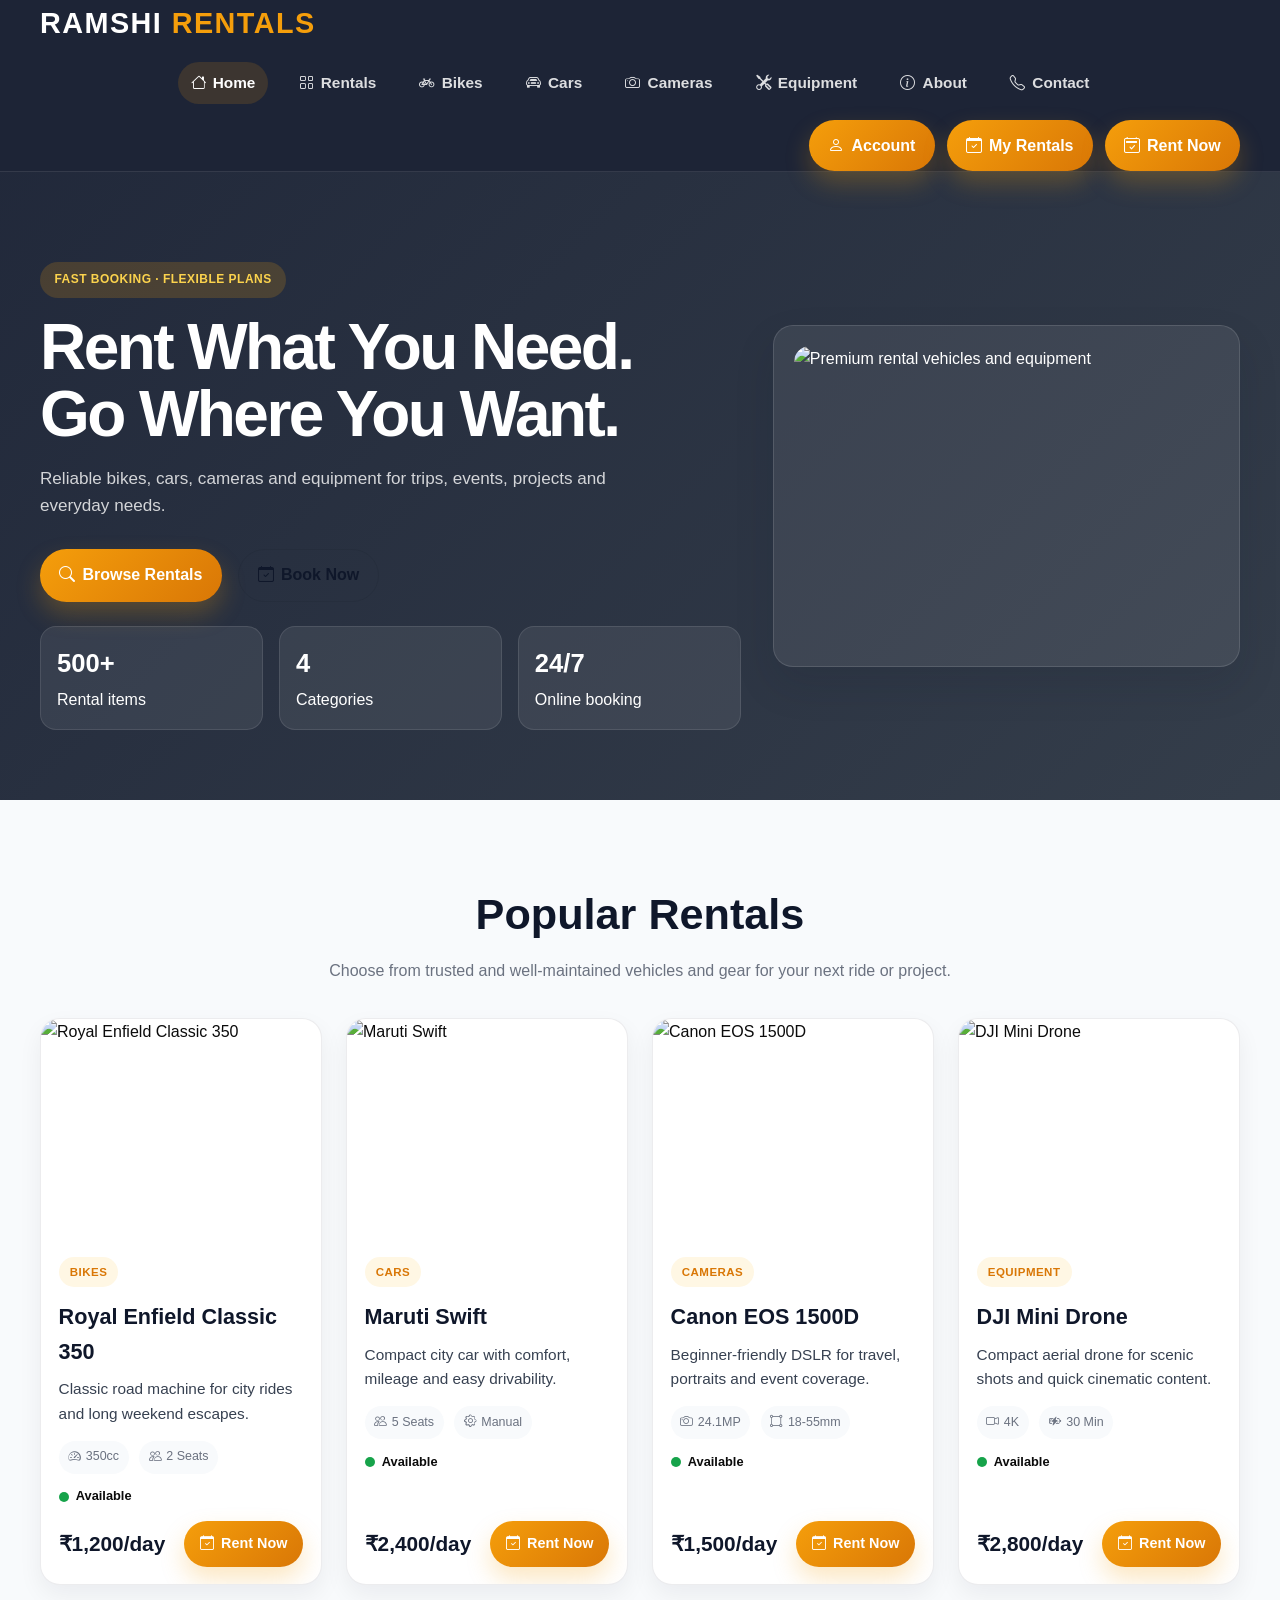
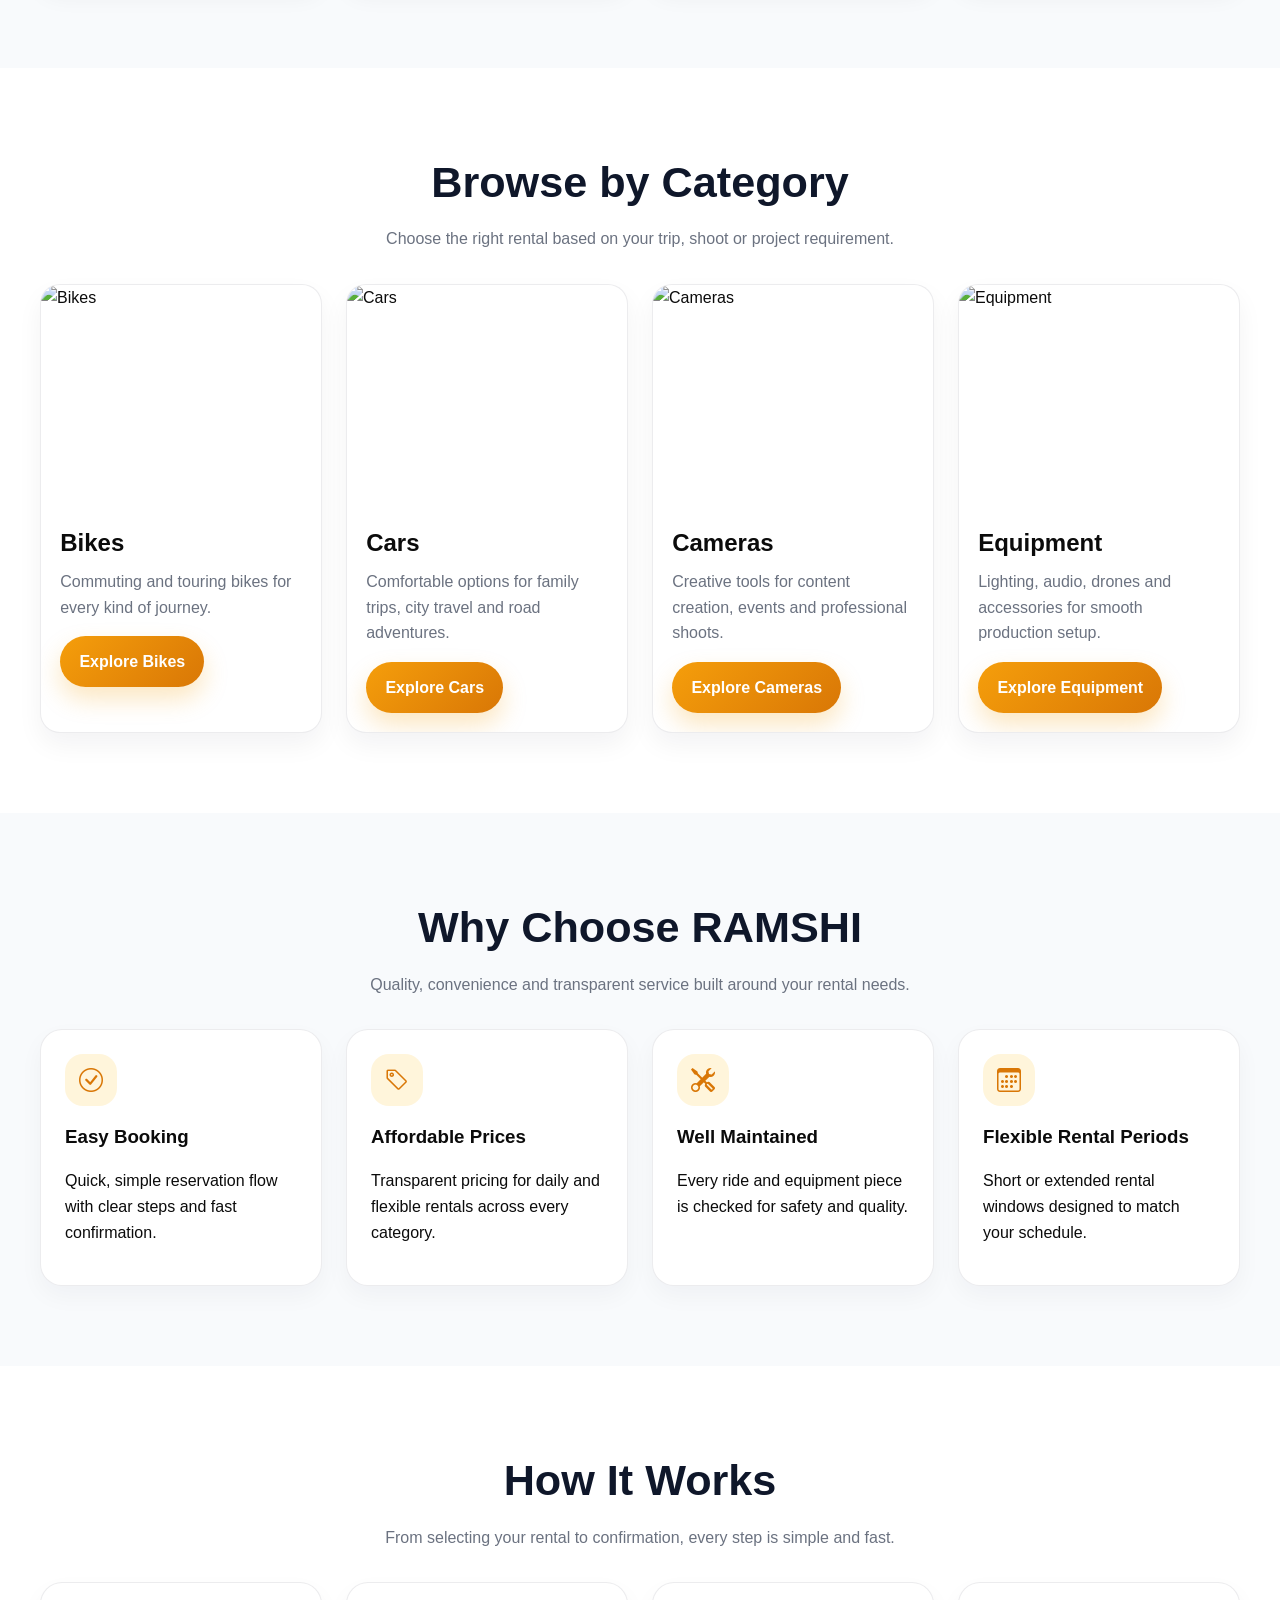
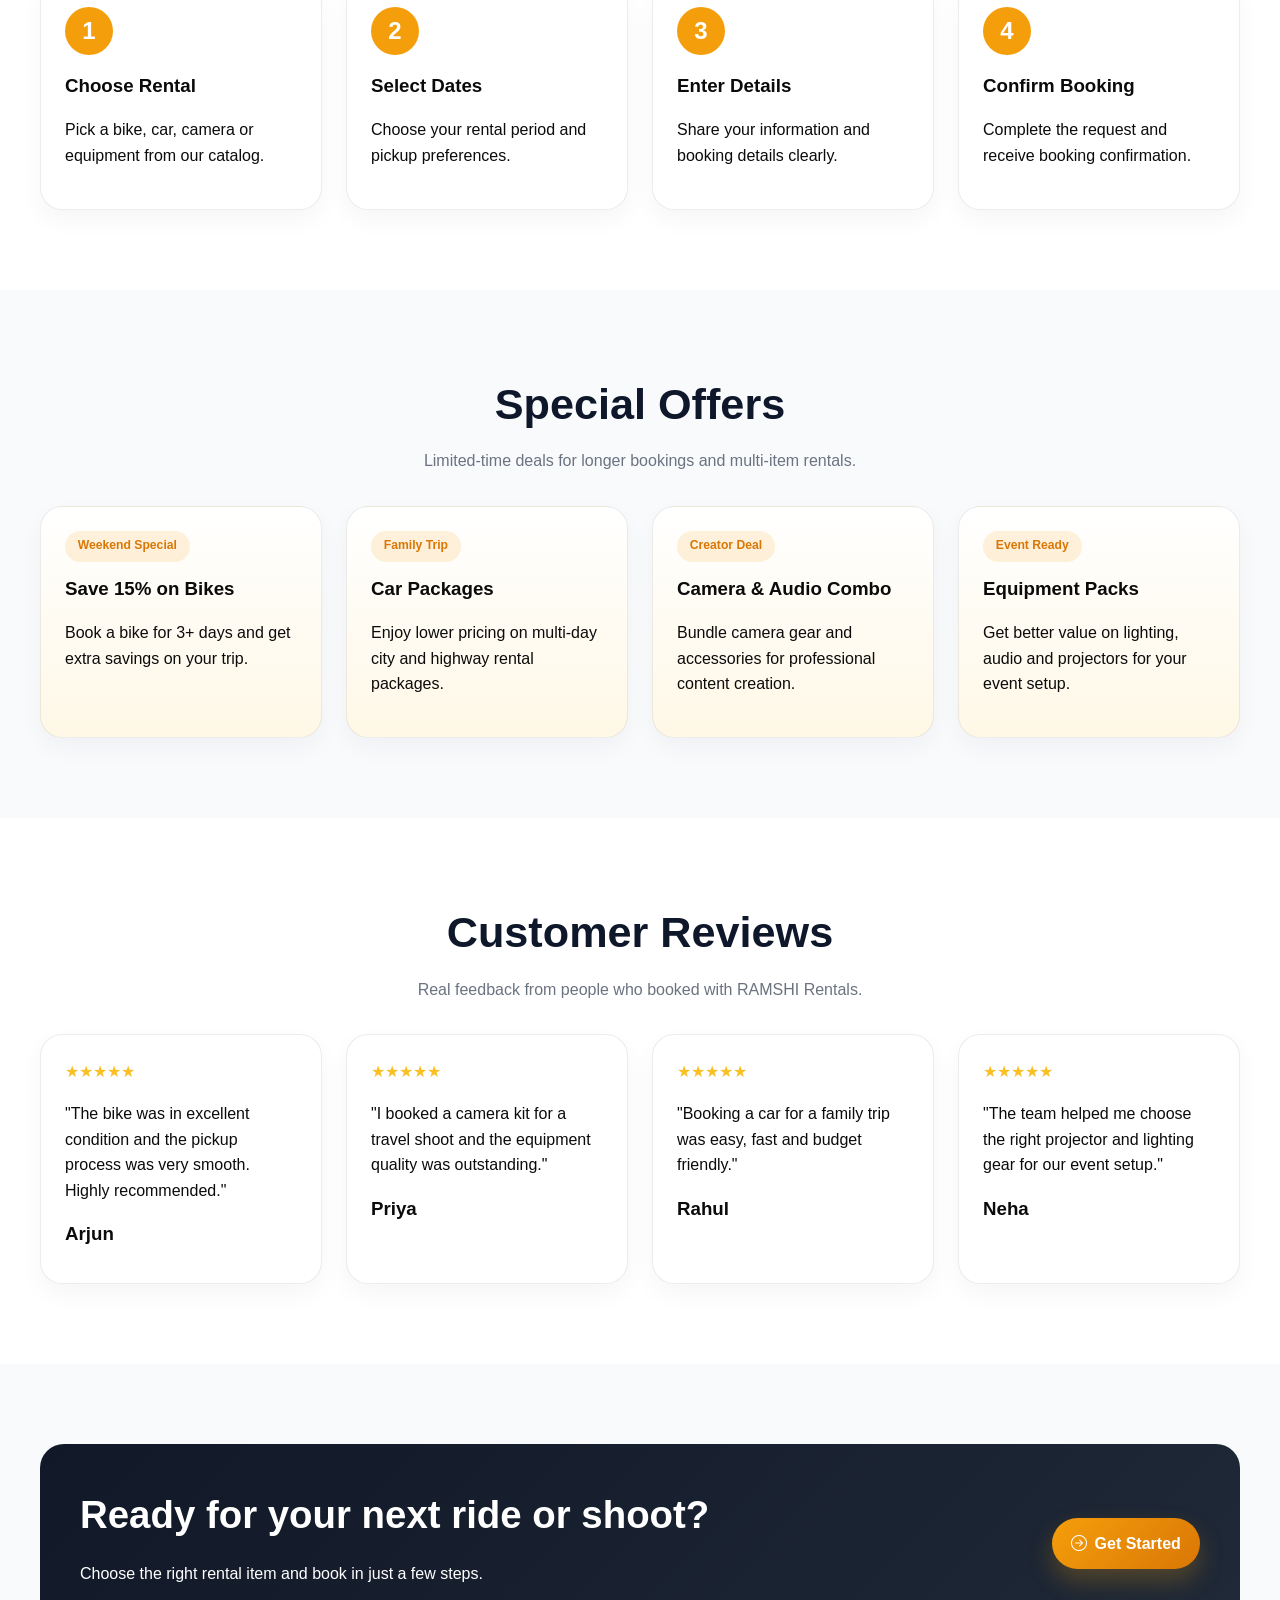
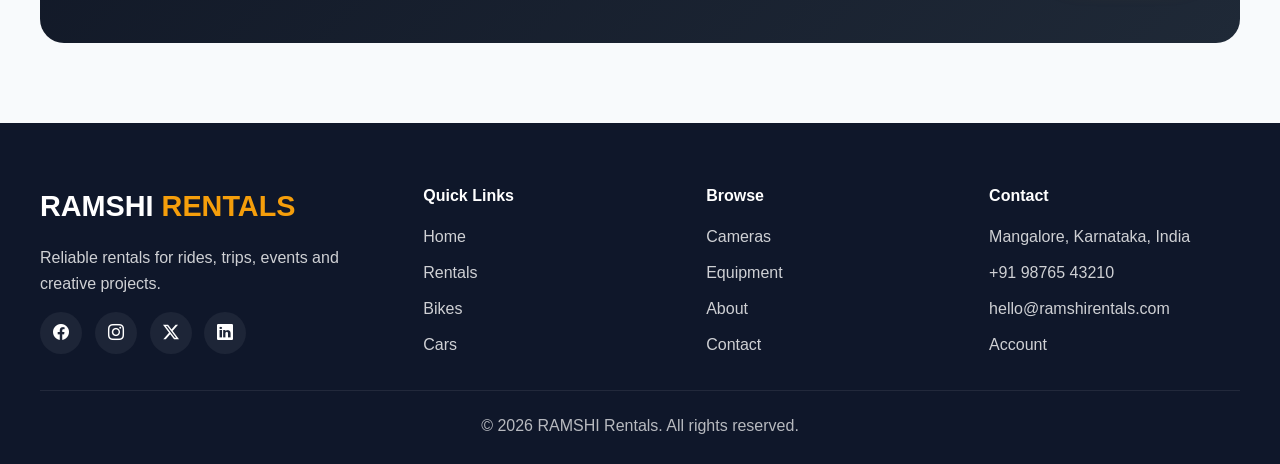
==== index.html @ f51eac2c "Update Ramshi Rentals" ====
<!DOCTYPE html>
<html lang="en">
  <head>
    <meta charset="UTF-8" />
    <meta name="viewport" content="width=device-width, initial-scale=1.0" />
    <title>RAMSHI Rentals | Premium Bike, Car, Camera & Equipment Rental</title>
    <meta
      name="description"
      content="RAMSHI Rentals offers bikes, cars, cameras and equipment for trips, events, projects and everyday needs."
    />
    <link rel="preconnect" href="https://fonts.googleapis.com" />
    <link rel="preconnect" href="https://fonts.gstatic.com" crossorigin />
    <link
      rel="stylesheet"
      href="https://cdn.jsdelivr.net/npm/bootstrap-icons@1.11.3/font/bootstrap-icons.min.css"
    />
    <link rel="stylesheet" href="css/style.css" />
    <script src="js/script.js" defer></script>
  </head>
  <body data-page="home">
    <header class="site-header">
      <div class="container navbar">
        <a href="index.html" class="brand">RAMSHI <span>RENTALS</span></a>

        <button class="nav-toggle" type="button" aria-label="Open menu">
          <i class="bi bi-list"></i>
        </button>

        <nav class="nav-links open" aria-label="Main navigation">
          <a href="index.html" class="active"><i class="bi bi-house"></i>Home</a>
          <a href="rentals.html"><i class="bi bi-grid"></i>Rentals</a>
          <a href="bikes.html"><i class="bi bi-bicycle"></i>Bikes</a>
          <a href="cars.html"><i class="bi bi-car-front"></i>Cars</a>
          <a href="cameras.html"><i class="bi bi-camera"></i>Cameras</a>
          <a href="equipment.html"><i class="bi bi-tools"></i>Equipment</a>
          <a href="about.html"><i class="bi bi-info-circle"></i>About</a>
          <a href="contact.html"><i class="bi bi-telephone"></i>Contact</a>
        </nav>

        <div class="header-actions">
          <a href="account.html"><i class="bi bi-person"></i>Account</a>
          <a href="account.html"><i class="bi bi-calendar-check"></i>My Rentals</a>
          <a href="booking.html" class="primary-btn"><i class="bi bi-calendar2-check"></i>Rent Now</a>
        </div>
      </div>
    </header>

    <main>
      <section class="hero">
        <div class="container hero-grid">
          <div>
            <span class="eyebrow">Fast booking · flexible plans</span>
            <h1>Rent What You Need.<br />Go Where You Want.</h1>
            <p>
              Reliable bikes, cars, cameras and equipment for trips, events,
              projects and everyday needs.
            </p>
            <div class="hero-actions">
              <a href="rentals.html" class="primary-btn"><i class="bi bi-search"></i>Browse Rentals</a>
              <a href="booking.html" class="secondary-btn"><i class="bi bi-calendar-check"></i>Book Now</a>
            </div>

            <div class="quick-stats">
              <div class="stat-box">
                <strong>500+</strong>
                <span>Rental items</span>
              </div>
              <div class="stat-box">
                <strong>4</strong>
                <span>Categories</span>
              </div>
              <div class="stat-box">
                <strong>24/7</strong>
                <span>Online booking</span>
              </div>
            </div>
          </div>

          <div class="hero-card">
            <img
              src="https://images.unsplash.com/photo-1503376780353-7e6692767b70?auto=format&fit=crop&w=900&q=80"
              alt="Premium rental vehicles and equipment"
            />
          </div>
        </div>
      </section>

      <section class="section">
        <div class="container">
          <div class="section-header">
            <h2>Popular Rentals</h2>
            <p>Choose from trusted and well-maintained vehicles and gear for your next ride or project.</p>
          </div>

          <div class="rental-grid">
            <article class="rental-card">
              <div class="rental-image">
                <img src="https://images.unsplash.com/photo-1558980664-10e7170b5df9?auto=format&fit=crop&w=900&q=80" alt="Royal Enfield Classic 350" />
              </div>
              <div class="rental-info">
                <span class="rental-category">Bikes</span>
                <h3 class="rental-name">Royal Enfield Classic 350</h3>
                <p class="rental-description">Classic road machine for city rides and long weekend escapes.</p>
                <div class="rental-specs">
                  <span><i class="bi bi-speedometer2"></i>350cc</span>
                  <span><i class="bi bi-people"></i>2 Seats</span>
                </div>
                <span class="availability available">Available</span>
                <div class="rental-bottom">
                  <strong class="rental-price">₹1,200/day</strong>
                  <button type="button" class="rent-button"><i class="bi bi-calendar-check"></i>Rent Now</button>
                </div>
              </div>
            </article>

            <article class="rental-card">
              <div class="rental-image">
                <img src="https://images.unsplash.com/photo-1494905998402-395d579af36f?auto=format&fit=crop&w=900&q=80" alt="Maruti Swift" />
              </div>
              <div class="rental-info">
                <span class="rental-category">Cars</span>
                <h3 class="rental-name">Maruti Swift</h3>
                <p class="rental-description">Compact city car with comfort, mileage and easy drivability.</p>
                <div class="rental-specs">
                  <span><i class="bi bi-people"></i>5 Seats</span>
                  <span><i class="bi bi-gear"></i>Manual</span>
                </div>
                <span class="availability available">Available</span>
                <div class="rental-bottom">
                  <strong class="rental-price">₹2,400/day</strong>
                  <button type="button" class="rent-button"><i class="bi bi-calendar-check"></i>Rent Now</button>
                </div>
              </div>
            </article>

            <article class="rental-card">
              <div class="rental-image">
                <img src="https://images.unsplash.com/photo-1516035069371-29a1b244cc32?auto=format&fit=crop&w=900&q=80" alt="Canon EOS 1500D" />
              </div>
              <div class="rental-info">
                <span class="rental-category">Cameras</span>
                <h3 class="rental-name">Canon EOS 1500D</h3>
                <p class="rental-description">Beginner-friendly DSLR for travel, portraits and event coverage.</p>
                <div class="rental-specs">
                  <span><i class="bi bi-camera"></i>24.1MP</span>
                  <span><i class="bi bi-bounding-box-circles"></i>18-55mm</span>
                </div>
                <span class="availability available">Available</span>
                <div class="rental-bottom">
                  <strong class="rental-price">₹1,500/day</strong>
                  <button type="button" class="rent-button"><i class="bi bi-calendar-check"></i>Rent Now</button>
                </div>
              </div>
            </article>

            <article class="rental-card">
              <div class="rental-image">
                <img src="https://images.unsplash.com/photo-1520390138845-fd2d229dd553?auto=format&fit=crop&w=900&q=80" alt="DJI Mini Drone" />
              </div>
              <div class="rental-info">
                <span class="rental-category">Equipment</span>
                <h3 class="rental-name">DJI Mini Drone</h3>
                <p class="rental-description">Compact aerial drone for scenic shots and quick cinematic content.</p>
                <div class="rental-specs">
                  <span><i class="bi bi-camera-video"></i>4K</span>
                  <span><i class="bi bi-battery-charging"></i>30 Min</span>
                </div>
                <span class="availability available">Available</span>
                <div class="rental-bottom">
                  <strong class="rental-price">₹2,800/day</strong>
                  <button type="button" class="rent-button"><i class="bi bi-calendar-check"></i>Rent Now</button>
                </div>
              </div>
            </article>
          </div>
        </div>
      </section>

      <section class="section" style="background: #fff;">
        <div class="container">
          <div class="section-header">
            <h2>Browse by Category</h2>
            <p>Choose the right rental based on your trip, shoot or project requirement.</p>
          </div>

          <div class="category-grid">
            <div class="category-item">
              <img src="https://images.unsplash.com/photo-1558980664-10e7170b5df9?auto=format&fit=crop&w=900&q=80" alt="Bikes" />
              <div class="category-content">
                <h3>Bikes</h3>
                <p>Commuting and touring bikes for every kind of journey.</p>
                <a href="bikes.html" class="primary-btn">Explore Bikes</a>
              </div>
            </div>

            <div class="category-item">
              <img src="https://images.unsplash.com/photo-1494905998402-395d579af36f?auto=format&fit=crop&w=900&q=80" alt="Cars" />
              <div class="category-content">
                <h3>Cars</h3>
                <p>Comfortable options for family trips, city travel and road adventures.</p>
                <a href="cars.html" class="primary-btn">Explore Cars</a>
              </div>
            </div>

            <div class="category-item">
              <img src="https://images.unsplash.com/photo-1516035069371-29a1b244cc32?auto=format&fit=crop&w=900&q=80" alt="Cameras" />
              <div class="category-content">
                <h3>Cameras</h3>
                <p>Creative tools for content creation, events and professional shoots.</p>
                <a href="cameras.html" class="primary-btn">Explore Cameras</a>
              </div>
            </div>

            <div class="category-item">
              <img src="https://images.unsplash.com/photo-1520390138845-fd2d229dd553?auto=format&fit=crop&w=900&q=80" alt="Equipment" />
              <div class="category-content">
                <h3>Equipment</h3>
                <p>Lighting, audio, drones and accessories for smooth production setup.</p>
                <a href="equipment.html" class="primary-btn">Explore Equipment</a>
              </div>
            </div>
          </div>
        </div>
      </section>

      <section class="section">
        <div class="container">
          <div class="section-header">
            <h2>Why Choose RAMSHI</h2>
            <p>Quality, convenience and transparent service built around your rental needs.</p>
          </div>

          <div class="feature-grid">
            <div class="feature-card">
              <i class="bi bi-check-circle"></i>
              <h3>Easy Booking</h3>
              <p>Quick, simple reservation flow with clear steps and fast confirmation.</p>
            </div>
            <div class="feature-card">
              <i class="bi bi-tag"></i>
              <h3>Affordable Prices</h3>
              <p>Transparent pricing for daily and flexible rentals across every category.</p>
            </div>
            <div class="feature-card">
              <i class="bi bi-tools"></i>
              <h3>Well Maintained</h3>
              <p>Every ride and equipment piece is checked for safety and quality.</p>
            </div>
            <div class="feature-card">
              <i class="bi bi-calendar3"></i>
              <h3>Flexible Rental Periods</h3>
              <p>Short or extended rental windows designed to match your schedule.</p>
            </div>
          </div>
        </div>
      </section>

      <section class="section" style="background: #fff;">
        <div class="container">
          <div class="section-header">
            <h2>How It Works</h2>
            <p>From selecting your rental to confirmation, every step is simple and fast.</p>
          </div>

          <div class="steps-grid">
            <div class="step-card">
              <span class="step-number">1</span>
              <h3>Choose Rental</h3>
              <p>Pick a bike, car, camera or equipment from our catalog.</p>
            </div>
            <div class="step-card">
              <span class="step-number">2</span>
              <h3>Select Dates</h3>
              <p>Choose your rental period and pickup preferences.</p>
            </div>
            <div class="step-card">
              <span class="step-number">3</span>
              <h3>Enter Details</h3>
              <p>Share your information and booking details clearly.</p>
            </div>
            <div class="step-card">
              <span class="step-number">4</span>
              <h3>Confirm Booking</h3>
              <p>Complete the request and receive booking confirmation.</p>
            </div>
          </div>
        </div>
      </section>

      <section class="section">
        <div class="container">
          <div class="section-header">
            <h2>Special Offers</h2>
            <p>Limited-time deals for longer bookings and multi-item rentals.</p>
          </div>

          <div class="offer-grid">
            <div class="offer-card">
              <span class="offer-tag">Weekend Special</span>
              <h3>Save 15% on Bikes</h3>
              <p>Book a bike for 3+ days and get extra savings on your trip.</p>
            </div>
            <div class="offer-card">
              <span class="offer-tag">Family Trip</span>
              <h3>Car Packages</h3>
              <p>Enjoy lower pricing on multi-day city and highway rental packages.</p>
            </div>
            <div class="offer-card">
              <span class="offer-tag">Creator Deal</span>
              <h3>Camera & Audio Combo</h3>
              <p>Bundle camera gear and accessories for professional content creation.</p>
            </div>
            <div class="offer-card">
              <span class="offer-tag">Event Ready</span>
              <h3>Equipment Packs</h3>
              <p>Get better value on lighting, audio and projectors for your event setup.</p>
            </div>
          </div>
        </div>
      </section>

      <section class="section" style="background: #fff;">
        <div class="container">
          <div class="section-header">
            <h2>Customer Reviews</h2>
            <p>Real feedback from people who booked with RAMSHI Rentals.</p>
          </div>

          <div class="review-grid">
            <div class="review-card">
              <div class="review-stars">★★★★★</div>
              <p>"The bike was in excellent condition and the pickup process was very smooth. Highly recommended."</p>
              <h3>Arjun</h3>
            </div>
            <div class="review-card">
              <div class="review-stars">★★★★★</div>
              <p>"I booked a camera kit for a travel shoot and the equipment quality was outstanding."</p>
              <h3>Priya</h3>
            </div>
            <div class="review-card">
              <div class="review-stars">★★★★★</div>
              <p>"Booking a car for a family trip was easy, fast and budget friendly."</p>
              <h3>Rahul</h3>
            </div>
            <div class="review-card">
              <div class="review-stars">★★★★★</div>
              <p>"The team helped me choose the right projector and lighting gear for our event setup."</p>
              <h3>Neha</h3>
            </div>
          </div>
        </div>
      </section>

      <section class="section">
        <div class="container">
          <div class="cta">
            <div>
              <h2>Ready for your next ride or shoot?</h2>
              <p>Choose the right rental item and book in just a few steps.</p>
            </div>
            <a href="rentals.html" class="primary-btn"><i class="bi bi-arrow-right-circle"></i>Get Started</a>
          </div>
        </div>
      </section>
    </main>

    <footer class="footer">
      <div class="container">
        <div class="footer-grid">
          <div>
            <div class="footer-brand">RAMSHI <span>RENTALS</span></div>
            <p>Reliable rentals for rides, trips, events and creative projects.</p>
            <div class="social-links">
              <a href="#"><i class="bi bi-facebook"></i></a>
              <a href="#"><i class="bi bi-instagram"></i></a>
              <a href="#"><i class="bi bi-twitter-x"></i></a>
              <a href="#"><i class="bi bi-linkedin"></i></a>
            </div>
          </div>

          <div>
            <h4>Quick Links</h4>
            <ul>
              <li><a href="index.html">Home</a></li>
              <li><a href="rentals.html">Rentals</a></li>
              <li><a href="bikes.html">Bikes</a></li>
              <li><a href="cars.html">Cars</a></li>
            </ul>
          </div>

          <div>
            <h4>Browse</h4>
            <ul>
              <li><a href="cameras.html">Cameras</a></li>
              <li><a href="equipment.html">Equipment</a></li>
              <li><a href="about.html">About</a></li>
              <li><a href="contact.html">Contact</a></li>
            </ul>
          </div>

          <div>
            <h4>Contact</h4>
            <ul>
              <li>Mangalore, Karnataka, India</li>
              <li>+91 98765 43210</li>
              <li>hello@ramshirentals.com</li>
              <li><a href="account.html">Account</a></li>
            </ul>
          </div>
        </div>

        <div class="footer-bottom">
          © 2026 RAMSHI Rentals. All rights reserved.
        </div>
      </div>
    </footer>
  </body>
</html>
---- css/style.css ----
:root {
  --primary: #f59e0b;
  --primary-dark: #d97706;
  --secondary: #111827;
  --charcoal: #1f2937;
  --dark: #0f172a;
  --black: #0b0b0b;
  --white: #ffffff;
  --soft: #f8fafc;
  --gray: #e5e7eb;
  --gray-2: #d1d5db;
  --text: #374151;
  --muted: #6b7280;
  --success: #16a34a;
  --danger: #dc2626;
  --shadow: 0 18px 40px rgba(15, 23, 42, 0.12);
  --radius: 20px;
}

* {
  box-sizing: border-box;
}

html {
  scroll-behavior: smooth;
}

body {
  margin: 0;
  font-family: "Segoe UI", Tahoma, Geneva, Verdana, sans-serif;
  background: var(--soft);
  color: var(--black);
  line-height: 1.6;
}

a {
  text-decoration: none;
  color: inherit;
}

img {
  display: block;
  max-width: 100%;
}

button,
input,
select,
textarea {
  font: inherit;
}

.container {
  width: min(1200px, calc(100% - 2rem));
  margin: 0 auto;
}

.section {
  padding: 80px 0;
}

.section-header {
  margin-bottom: 2rem;
  text-align: center;
}

.section-header h2 {
  margin: 0 0 0.6rem;
  font-size: clamp(2rem, 4vw, 2.7rem);
  color: var(--dark);
}

.section-header p {
  margin: 0 auto;
  max-width: 700px;
  color: var(--muted);
}

.site-header {
  position: sticky;
  top: 0;
  z-index: 20;
  background: rgba(15, 23, 42, 0.94);
  backdrop-filter: blur(10px);
  border-bottom: 1px solid rgba(255, 255, 255, 0.1);
}

.navbar {
  display: flex;
  align-items: center;
  justify-content: space-between;
  min-height: 76px;
  gap: 1rem;
}

.brand {
  font-size: 1.8rem;
  font-weight: 800;
  letter-spacing: 0.05em;
  color: var(--white);
}

.brand span {
  color: var(--primary);
}

.nav-links {
  display: flex;
  align-items: center;
  gap: 1.1rem;
  list-style: none;
  margin: 0;
  padding: 0;
}

.nav-links a {
  display: inline-flex;
  align-items: center;
  gap: 0.45rem;
  color: rgba(255, 255, 255, 0.85);
  font-size: 0.96rem;
  font-weight: 600;
  padding: 0.55rem 0.8rem;
  border-radius: 999px;
  transition: 0.2s ease;
}

.nav-links a:hover,
.nav-links a.active {
  background: rgba(245, 158, 11, 0.14);
  color: var(--white);
}

.header-actions {
  display: flex;
  align-items: center;
  gap: 0.75rem;
}

.header-actions a,
.btn,
.rent-button,
.primary-btn,
.secondary-btn,
.submit-btn,
.action-btn,
.ghost-btn {
  display: inline-flex;
  align-items: center;
  justify-content: center;
  gap: 0.45rem;
  border-radius: 999px;
  border: none;
  cursor: pointer;
  font-weight: 700;
  transition: transform 0.2s ease, box-shadow 0.2s ease, background 0.2s ease;
}

.header-actions a,
.primary-btn,
.rent-button,
.submit-btn,
.action-btn {
  background: linear-gradient(135deg, var(--primary), var(--primary-dark));
  color: var(--white);
  box-shadow: 0 12px 24px rgba(245, 158, 11, 0.25);
}

.header-actions a,
.primary-btn,
.secondary-btn,
.ghost-btn,
.submit-btn,
.action-btn {
  padding: 0.8rem 1.2rem;
}

.secondary-btn,
.ghost-btn,
.filter-btn {
  background: transparent;
  border: 1px solid rgba(17, 24, 39, 0.12);
  color: var(--dark);
}

.header-actions a:hover,
.primary-btn:hover,
.secondary-btn:hover,
.rent-button:hover,
.submit-btn:hover,
.action-btn:hover,
.ghost-btn:hover,
.filter-btn:hover {
  transform: translateY(-1px);
}

.nav-toggle {
  display: none;
  background: transparent;
  border: none;
  color: var(--white);
  font-size: 1.8rem;
  cursor: pointer;
}

.hero {
  background: linear-gradient(135deg, rgba(15, 23, 42, 0.92), rgba(31, 41, 55, 0.9)),
    url('https://images.unsplash.com/photo-1503376780353-7e6692767b70?auto=format&fit=crop&w=1600&q=80') center/cover no-repeat;
  color: var(--white);
  padding: 90px 0 70px;
}

.hero-grid {
  display: grid;
  grid-template-columns: 1.2fr 0.8fr;
  align-items: center;
  gap: 2rem;
}

.eyebrow {
  display: inline-block;
  padding: 0.5rem 0.9rem;
  border-radius: 999px;
  background: rgba(245, 158, 11, 0.18);
  color: #fcd34d;
  font-weight: 700;
  letter-spacing: 0.04em;
  text-transform: uppercase;
  font-size: 0.75rem;
}

.hero h1 {
  margin: 1rem 0 1rem;
  font-size: clamp(2.6rem, 5vw, 4.2rem);
  line-height: 1.05;
  letter-spacing: -0.04em;
}

.hero p {
  margin-bottom: 1.8rem;
  max-width: 620px;
  color: rgba(255, 255, 255, 0.8);
  font-size: 1.07rem;
}

.hero-actions {
  display: flex;
  flex-wrap: wrap;
  gap: 1rem;
}

.hero-card {
  background: rgba(255, 255, 255, 0.08);
  border: 1px solid rgba(255, 255, 255, 0.12);
  border-radius: var(--radius);
  padding: 1.25rem;
  box-shadow: var(--shadow);
}

.hero-card img {
  width: 100%;
  height: 300px;
  object-fit: cover;
  border-radius: 16px;
}

.quick-stats {
  display: grid;
  grid-template-columns: repeat(3, minmax(0, 1fr));
  gap: 1rem;
  margin-top: 1.5rem;
}

.stat-box {
  background: rgba(255, 255, 255, 0.08);
  border: 1px solid rgba(255, 255, 255, 0.1);
  padding: 1rem;
  border-radius: 16px;
}

.stat-box strong {
  display: block;
  font-size: 1.6rem;
  margin-bottom: 0.2rem;
}

.rental-grid {
  display: grid;
  grid-template-columns: repeat(4, minmax(0, 1fr));
  column-gap: 1.5rem;
  row-gap: 1.8rem;
}

.rental-card {
  display: flex;
  flex-direction: column;
  background: var(--white);
  margin: 0.15rem 0;
  border: 1px solid rgba(17, 24, 39, 0.08);
  border-radius: 20px;
  overflow: hidden;
  box-shadow: 0 10px 25px rgba(17, 24, 39, 0.06);
  transition: transform 0.2s ease, box-shadow 0.2s ease;
}

.rental-card:hover {
  transform: translateY(-4px);
  box-shadow: 0 16px 35px rgba(17, 24, 39, 0.12);
}

.rental-image {
  position: relative;
  overflow: hidden;
  height: 220px;
}

.rental-image img {
  width: 100%;
  height: 100%;
  object-fit: cover;
}

.rental-info {
  padding: 1.1rem;
  display: flex;
  flex-direction: column;
  flex: 1;
}

.rental-category {
  display: inline-flex;
  align-self: flex-start;
  padding: 0.38rem 0.7rem;
  border-radius: 999px;
  background: #fff7e4;
  color: var(--primary-dark);
  font-size: 0.72rem;
  font-weight: 700;
  text-transform: uppercase;
  letter-spacing: 0.04em;
}

.rental-name {
  margin: 0.8rem 0 0.5rem;
  font-size: 1.35rem;
  color: var(--dark);
}

.rental-description {
  margin: 0 0 0.9rem;
  color: var(--text);
  font-size: 0.96rem;
}

.rental-specs {
  display: flex;
  flex-wrap: wrap;
  gap: 0.65rem;
  margin-bottom: 0.8rem;
}

.rental-specs span {
  display: inline-flex;
  align-items: center;
  gap: 0.35rem;
  background: var(--soft);
  border-radius: 999px;
  padding: 0.4rem 0.6rem;
  color: var(--muted);
  font-size: 0.78rem;
}

.availability {
  display: inline-flex;
  align-items: center;
  font-size: 0.8rem;
  font-weight: 700;
  margin-bottom: 0.9rem;
}

.availability::before {
  content: "";
  width: 10px;
  height: 10px;
  border-radius: 50%;
  display: inline-block;
  margin-right: 0.45rem;
  background: var(--success);
}

.availability.unavailable::before {
  background: var(--danger);
}

.rental-bottom {
  display: flex;
  align-items: center;
  justify-content: space-between;
  gap: 0.75rem;
  margin-top: auto;
}

.rental-price {
  color: var(--dark);
  font-size: 1.3rem;
}

.rent-button {
  border: none;
  padding: 0.7rem 1rem;
  font-size: 0.9rem;
}

.category-grid {
  display: grid;
  grid-template-columns: repeat(4, minmax(0, 1fr));
  gap: 1.5rem;
}

.category-item {
  background: var(--white);
  border: 1px solid rgba(17, 24, 39, 0.08);
  border-radius: var(--radius);
  overflow: hidden;
  box-shadow: 0 12px 26px rgba(15, 23, 42, 0.05);
}

.category-item img {
  width: 100%;
  height: 220px;
  object-fit: cover;
}

.category-content {
  padding: 1.2rem;
}

.category-content h3 {
  margin: 0 0 0.4rem;
  font-size: 1.5rem;
}

.category-content p {
  margin: 0 0 1rem;
  color: var(--muted);
}

.feature-grid,
.review-grid,
.offer-grid,
.steps-grid,
.stats-grid,
.contact-grid,
.about-grid,
.account-grid,
.booking-grid {
  display: grid;
  grid-template-columns: repeat(4, minmax(0, 1fr));
  gap: 1.5rem;
}

.feature-card,
.review-card,
.offer-card,
.step-card,
.info-card,
.contact-card,
.account-card,
.booking-card {
  background: var(--white);
  border-radius: 22px;
  padding: 1.5rem;
  border: 1px solid rgba(17, 24, 39, 0.08);
  box-shadow: 0 10px 25px rgba(17, 24, 39, 0.04);
}

.feature-card i,
.step-number,
.contact-card i {
  display: inline-flex;
  align-items: center;
  justify-content: center;
  width: 52px;
  height: 52px;
  border-radius: 18px;
  color: var(--primary-dark);
  background: #fff5db;
  font-size: 1.5rem;
  margin-bottom: 1rem;
}

.feature-card h3,
.review-card h3,
.offer-card h3,
.step-card h3,
.info-card h3,
.contact-card h3,
.account-card h3,
.booking-card h3 {
  margin: 0 0 0.6rem;
}

.steps-grid {
  grid-template-columns: repeat(4, minmax(0, 1fr));
}

.step-number {
  width: 48px;
  height: 48px;
  border-radius: 50%;
  background: var(--primary);
  color: var(--white);
  font-weight: 800;
}

.review-card {
  position: relative;
}

.review-stars {
  color: #fbbf24;
  margin-bottom: 0.8rem;
}

.offer-card {
  background: linear-gradient(180deg, rgba(255, 255, 255, 0.9), rgba(255, 247, 228, 0.9));
}

.offer-card .offer-tag {
  display: inline-block;
  margin-bottom: 0.8rem;
  padding: 0.35rem 0.8rem;
  border-radius: 999px;
  background: rgba(245, 158, 11, 0.14);
  color: var(--primary-dark);
  font-size: 0.76rem;
  font-weight: 700;
}

.cta {
  background: linear-gradient(135deg, #111827, #1f2937);
  color: var(--white);
  border-radius: 24px;
  padding: 2.5rem;
  display: flex;
  align-items: center;
  justify-content: space-between;
  gap: 1rem;
}

.cta h2 {
  margin: 0 0 0.5rem;
  color: var(--white);
  font-size: clamp(1.8rem, 3vw, 2.5rem);
}

.page-hero {
  background: linear-gradient(180deg, rgba(15, 23, 42, 0.94), rgba(15, 23, 42, 0.85)),
    url('https://images.unsplash.com/photo-1492144534655-ae79c964c9d7?auto=format&fit=crop&w=1400&q=80') center/cover no-repeat;
  color: var(--white);
  padding: 90px 0 60px;
}

.page-hero-inner {
  text-align: center;
  max-width: 780px;
  margin: 0 auto;
}

.page-hero-inner h1 {
  margin: 0 0 0.75rem;
  font-size: clamp(2.2rem, 4vw, 3.2rem);
}

.page-hero-inner p {
  margin: 0;
  color: rgba(255, 255, 255, 0.8);
}

.catalog-controls {
  display: flex;
  flex-wrap: wrap;
  gap: 1rem;
  justify-content: space-between;
  align-items: center;
  margin-bottom: 2rem;
}

.search-box {
  position: relative;
  flex: 1;
  min-width: 220px;
}

.search-box i {
  position: absolute;
  left: 0.9rem;
  top: 50%;
  transform: translateY(-50%);
  color: var(--muted);
}

.search-box input,
.filter-box select,
.form-field,
.booking-form input,
.booking-form select,
.booking-form textarea,
.contact-form input,
.contact-form textarea,
.contact-form select,
.auth-form input {
  width: 100%;
  border: 1px solid rgba(17, 24, 39, 0.12);
  border-radius: 14px;
  padding: 0.9rem 1rem;
  background: var(--white);
  color: var(--black);
  outline: none;
  transition: border-color 0.2s ease, box-shadow 0.2s ease;
}

.search-box input {
  padding-left: 2.8rem;
}

.search-box input:focus,
.filter-box select:focus,
.form-field:focus,
.contact-form input:focus,
.contact-form textarea:focus,
.contact-form select:focus,
.booking-form input:focus,
.booking-form select:focus,
.booking-form textarea:focus,
.auth-form input:focus {
  border-color: rgba(245, 158, 11, 0.7);
  box-shadow: 0 0 0 4px rgba(245, 158, 11, 0.08);
}

.filter-box {
  display: flex;
  gap: 0.8rem;
  flex-wrap: wrap;
}

.filter-box select {
  min-width: 180px;
}

.form-grid,
.auth-grid,
.booking-form-grid,
.contact-form-grid {
  display: grid;
  grid-template-columns: repeat(2, minmax(0, 1fr));
  gap: 1.2rem;
}

.form-group,
.auth-form-group,
.booking-form-group,
.contact-form-group {
  display: flex;
  flex-direction: column;
  gap: 0.45rem;
}

.form-group label,
.booking-form-group label,
.contact-form-group label,
.auth-form-group label {
  font-weight: 700;
  color: var(--dark);
}

.field-error {
  border-color: var(--danger) !important;
  box-shadow: 0 0 0 4px rgba(220, 38, 38, 0.08) !important;
}

.validation-message {
  color: var(--danger);
  font-size: 0.82rem;
  display: none;
}

.validation-message.visible {
  display: block;
}

.success-card {
  display: none;
  background: linear-gradient(180deg, #f0fdf4, #ecfdf5);
  border: 1px solid rgba(22, 163, 74, 0.18);
  border-radius: 22px;
  padding: 2rem;
  box-shadow: 0 18px 40px rgba(22, 163, 74, 0.1);
}

.success-card.visible {
  display: block;
}

.success-card h3 {
  margin: 0 0 1rem;
  color: #166534;
  font-size: 2rem;
}

.success-row {
  display: flex;
  justify-content: space-between;
  gap: 1rem;
  padding: 0.75rem 0;
  border-bottom: 1px solid rgba(17, 24, 39, 0.08);
}

.success-row strong {
  font-weight: 700;
}

.form-message,
.account-message,
.contact-message {
  margin-top: 1rem;
  padding: 0.8rem 1rem;
  border-radius: 12px;
  display: none;
  font-weight: 600;
}

.form-message.success,
.account-message.success,
.contact-message.success {
  display: block;
  background: rgba(22, 163, 74, 0.08);
  color: #166534;
}

.form-message.error,
.account-message.error,
.contact-message.error {
  display: block;
  background: rgba(220, 38, 38, 0.08);
  color: #991b1b;
}

.account-card,
.booking-card,
.contact-card {
  min-height: 100%;
}

.auth-form {
  display: flex;
  flex-direction: column;
  gap: 1rem;
}

.account-actions {
  display: flex;
  flex-wrap: wrap;
  gap: 0.8rem;
  margin-top: 1rem;
}

.hidden {
  display: none !important;
}

.cart-items {
  display: flex;
  flex-direction: column;
  gap: 1rem;
}

.cart-item {
  display: grid;
  grid-template-columns: 110px 1fr auto auto;
  gap: 1rem;
  align-items: center;
  background: var(--white);
  border: 1px solid rgba(17, 24, 39, 0.08);
  border-radius: 18px;
  padding: 0.9rem;
}

.cart-item img {
  width: 100%;
  height: 85px;
  object-fit: cover;
  border-radius: 12px;
}

.cart-item-details h4 {
  margin: 0 0 0.3rem;
  font-size: 1.1rem;
}

.cart-item-details p {
  margin: 0;
  color: var(--muted);
}

.cart-date {
  font-weight: 600;
  color: var(--dark);
}

.remove-item {
  border: none;
  background: rgba(220, 38, 38, 0.08);
  color: var(--danger);
  padding: 0.6rem 0.8rem;
  border-radius: 10px;
  cursor: pointer;
  font-weight: 700;
}

.empty-cart {
  background: var(--white);
  border: 1px dashed rgba(17, 24, 39, 0.18);
  border-radius: 20px;
  padding: 2rem;
  text-align: center;
}

.footer {
  background: #0f172a;
  color: rgba(255, 255, 255, 0.8);
  padding: 60px 0 25px;
}

.footer-grid {
  display: grid;
  grid-template-columns: 1.4fr repeat(3, minmax(0, 1fr));
  gap: 2rem;
  margin-bottom: 2rem;
}

.footer-brand {
  font-size: 1.8rem;
  color: var(--white);
  font-weight: 800;
}

.footer-brand span {
  color: var(--primary);
}

.footer h4 {
  margin: 0 0 1rem;
  color: var(--white);
}

.footer ul {
  list-style: none;
  padding: 0;
  margin: 0;
  display: flex;
  flex-direction: column;
  gap: 0.65rem;
}

.footer a {
  color: rgba(255, 255, 255, 0.8);
}

.social-links {
  display: flex;
  gap: 0.8rem;
  margin-top: 1rem;
}

.social-links a {
  display: inline-flex;
  align-items: center;
  justify-content: center;
  width: 42px;
  height: 42px;
  border-radius: 50%;
  background: rgba(255, 255, 255, 0.06);
  color: var(--white);
}

.footer-bottom {
  border-top: 1px solid rgba(255, 255, 255, 0.08);
  padding-top: 1.4rem;
  text-align: center;
  color: rgba(255, 255, 255, 0.7);
}

@media (min-width: 981px) {
  .navbar {
    flex-wrap: wrap;
  }

  .nav-links {
    flex: 1 0 100%;
    justify-content: center;
  }

  .header-actions {
    margin-left: auto;
  }
}

@media (max-width: 980px) {
  .rental-grid,
  .category-grid,
  .feature-grid,
  .review-grid,
  .offer-grid,
  .stats-grid,
  .steps-grid,
  .footer-grid,
  .booking-grid,
  .account-grid,
  .contact-grid,
  .about-grid {
    grid-template-columns: repeat(2, minmax(0, 1fr));
  }

  .hero-grid {
    grid-template-columns: 1fr;
  }

  .nav-toggle {
    display: block;
  }

  .nav-links {
    display: none;
    position: absolute;
    top: 100%;
    left: 1rem;
    right: 1rem;
    background: rgba(15, 23, 42, 0.98);
    border-radius: 20px;
    border: 1px solid rgba(255, 255, 255, 0.08);
    padding: 1rem;
    flex-direction: column;
    align-items: flex-start;
  }

  .nav-links.open {
    display: flex;
    gap: 0.7rem;
    padding: 0.9rem;
    margin-top: 0.7rem;
  }

  .header-actions {
    display: none;
  }
}

@media (max-width: 640px) {
  .section {
    padding: 60px 0;
  }

  .rental-grid,
  .category-grid,
  .feature-grid,
  .review-grid,
  .offer-grid,
  .stats-grid,
  .steps-grid,
  .footer-grid,
  .contact-grid,
  .booking-grid,
  .account-grid,
  .about-grid,
  .form-grid,
  .auth-grid,
  .booking-form-grid,
  .contact-form-grid {
    grid-template-columns: 1fr;
  }

  .catalog-controls,
  .cta,
  .success-row,
  .cart-item {
    grid-template-columns: 1fr;
    display: block;
  }

  .cart-item {
    display: grid;
    grid-template-columns: 1fr;
  }

  .brand {
    font-size: 1.35rem;
  }

  .hero {
    padding-top: 70px;
  }

  .hero-actions,
  .account-actions {
    display: grid;
    grid-template-columns: 1fr;
  }
}
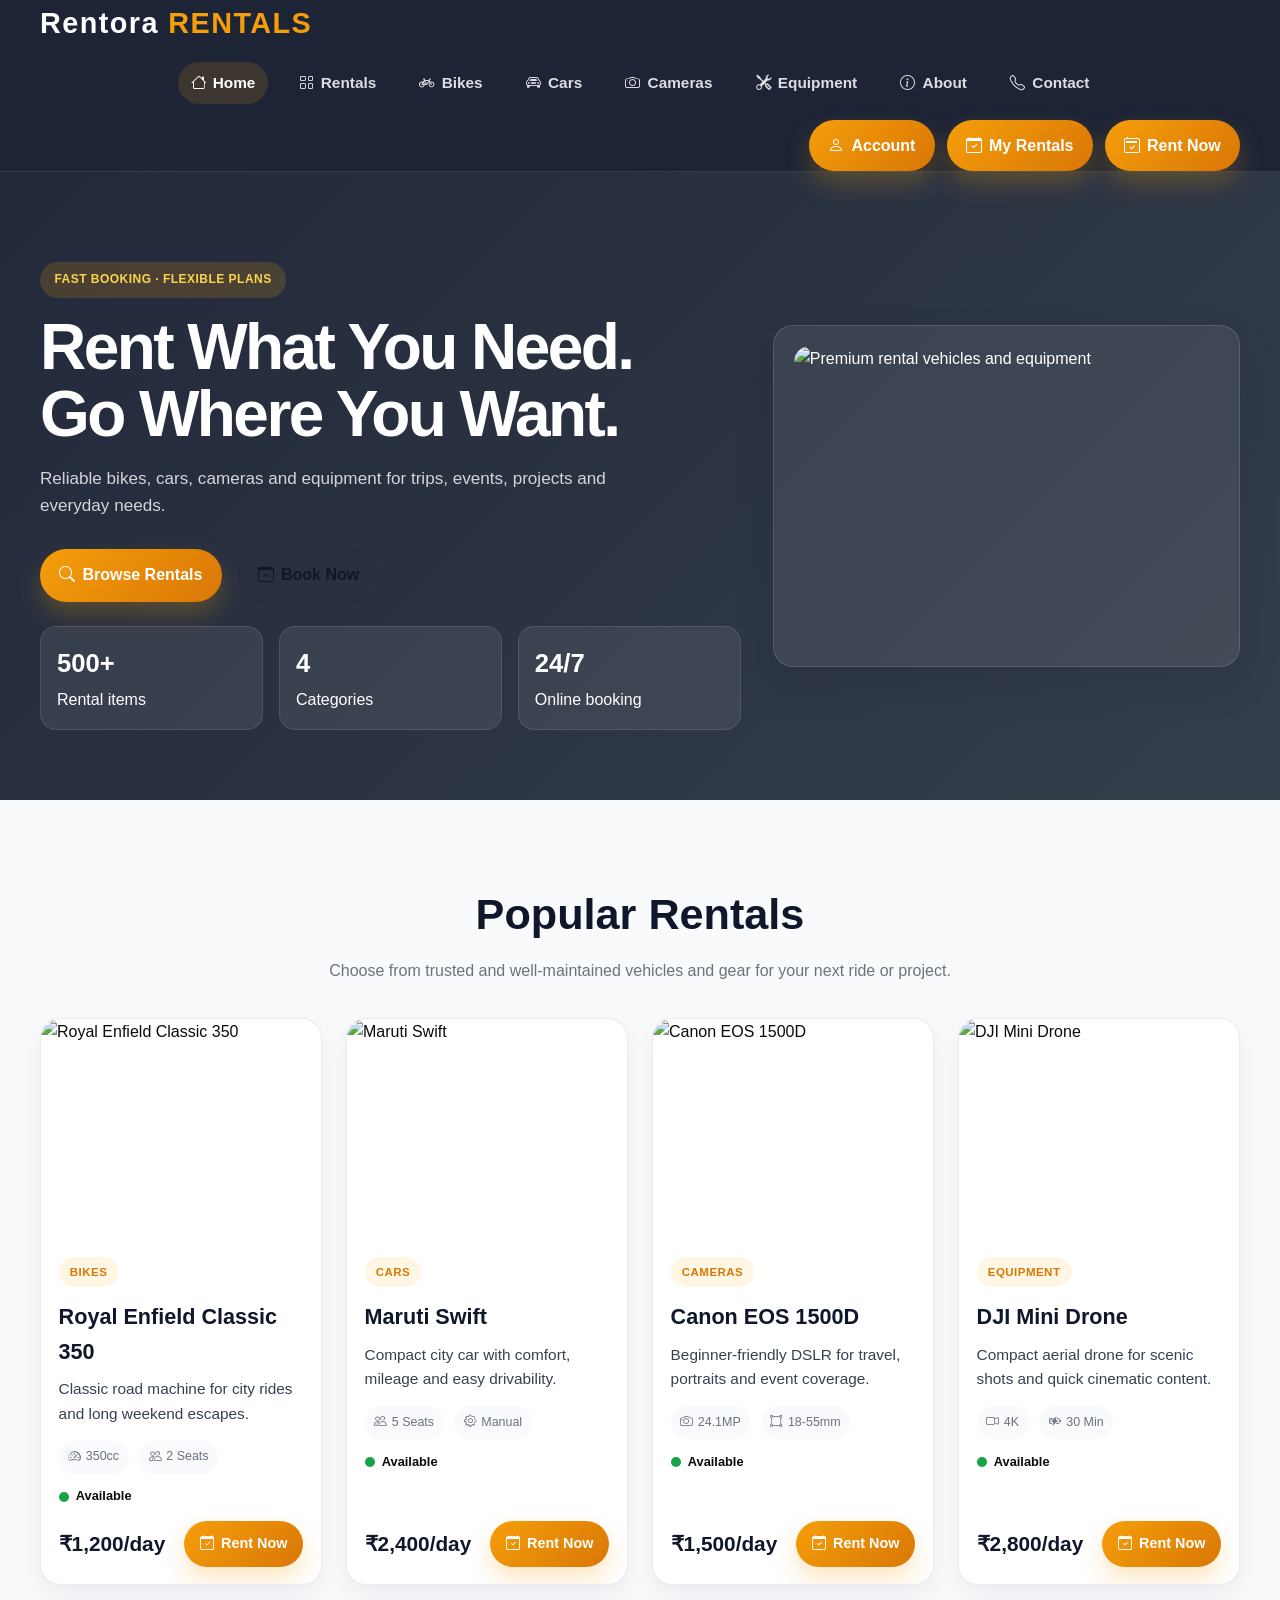
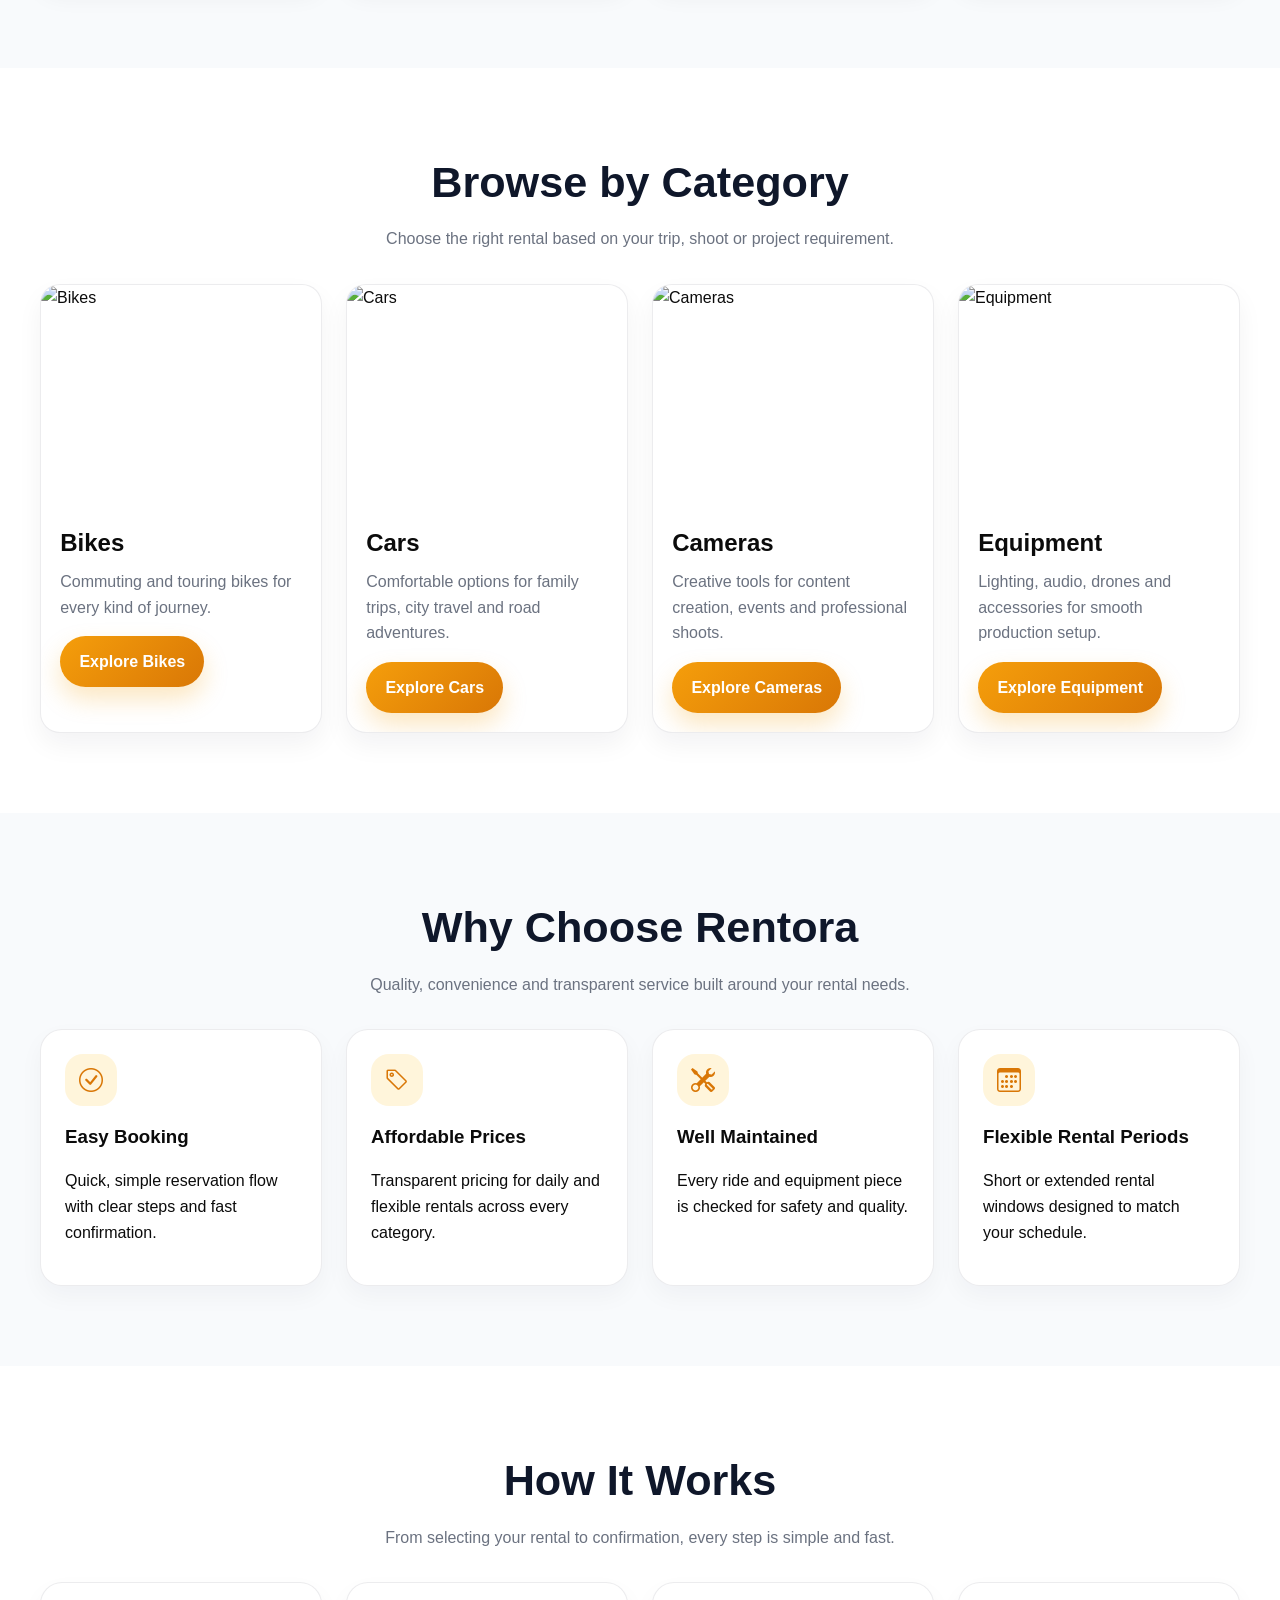
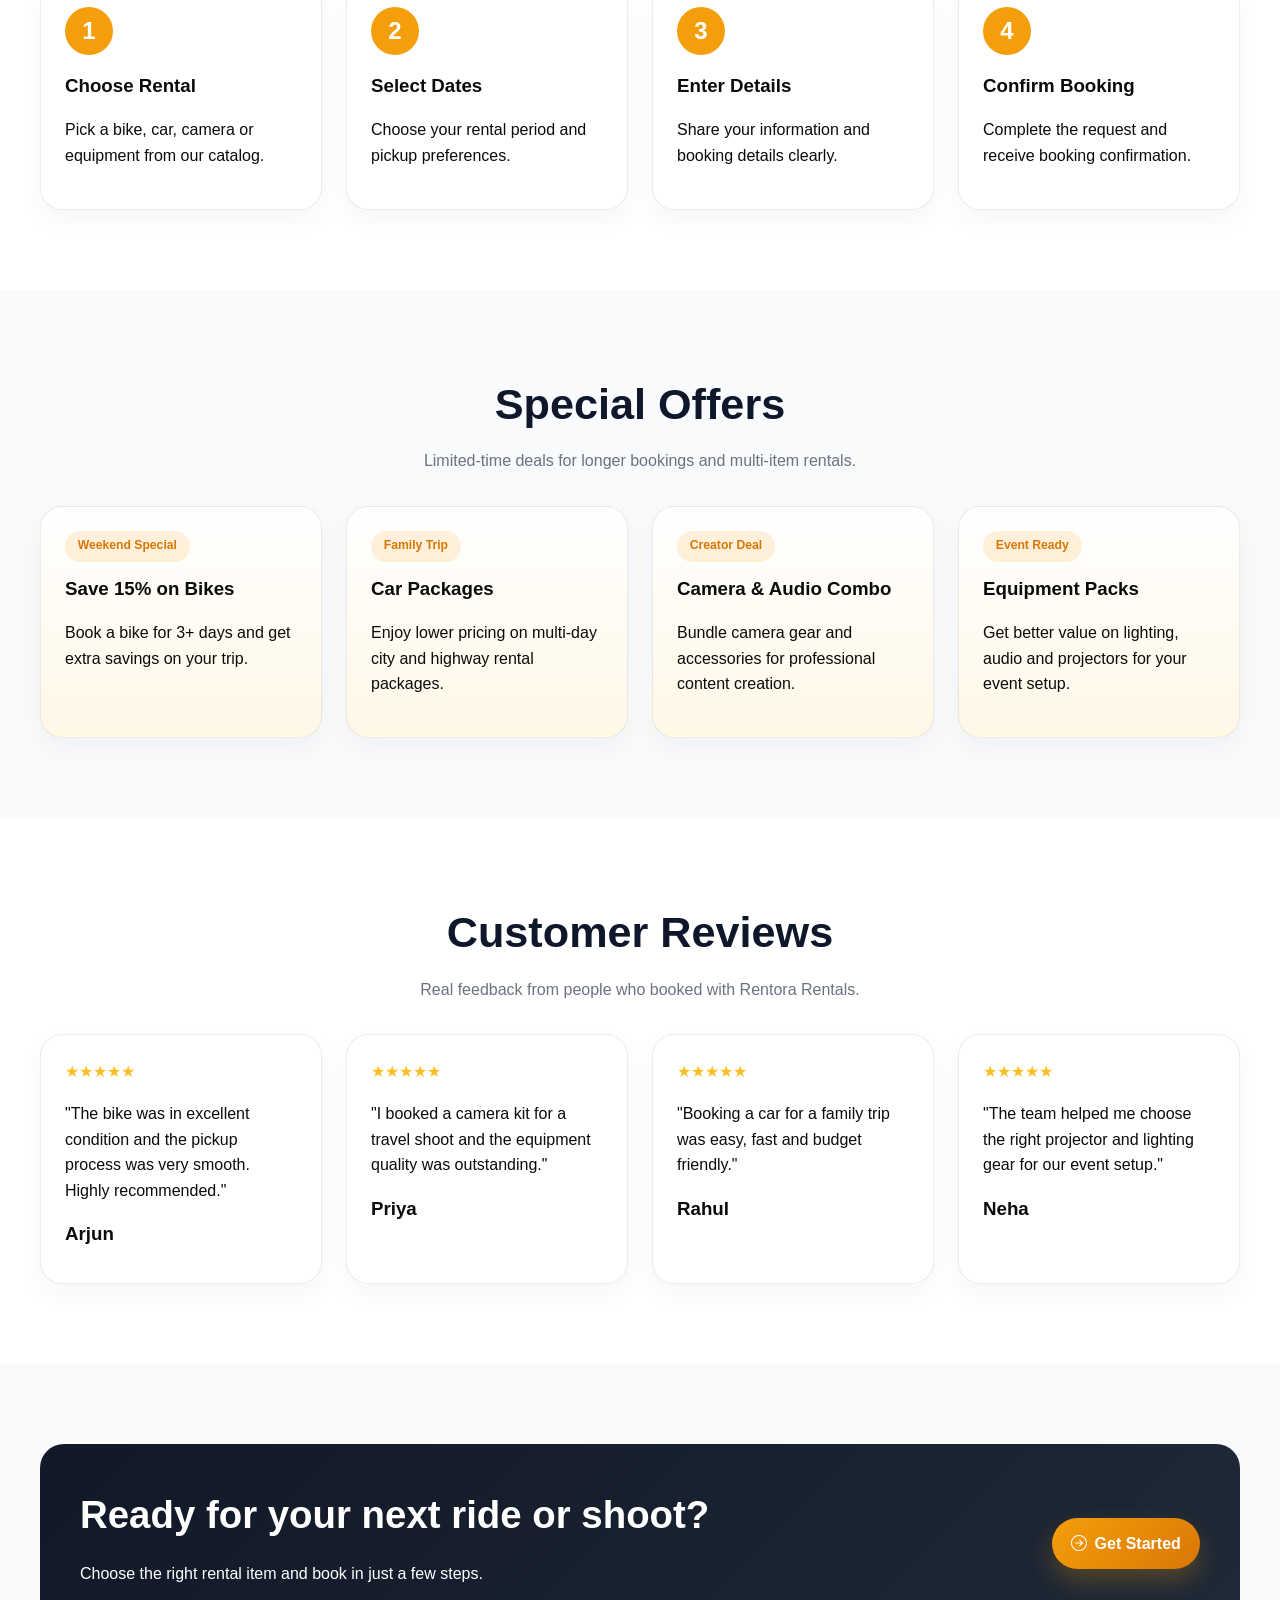
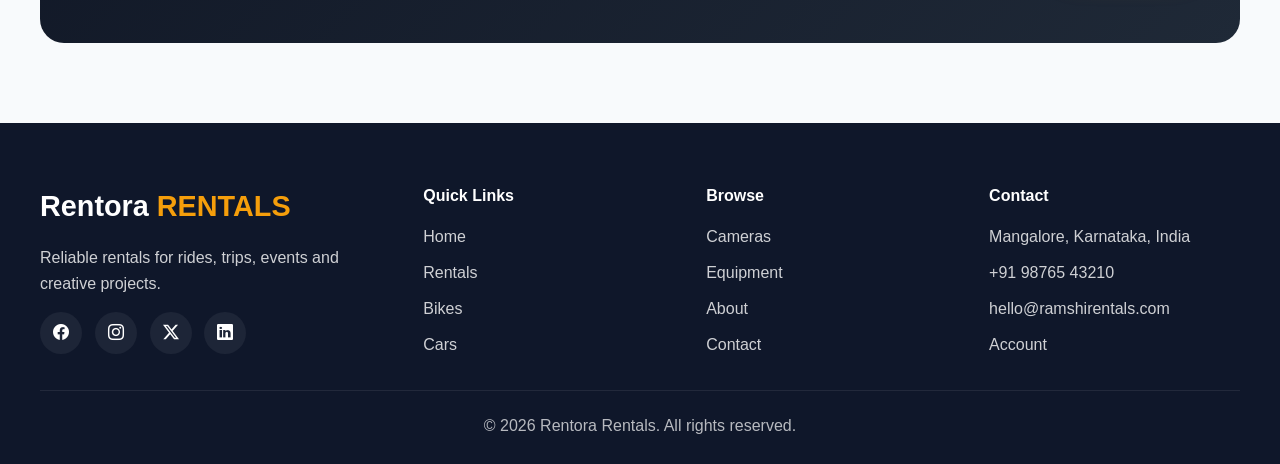
==== commit 8fbf403b: "Updated rental website files and images" ====
--- a/index.html
+++ b/index.html
@@ -3,10 +3,10 @@
   <head>
     <meta charset="UTF-8" />
     <meta name="viewport" content="width=device-width, initial-scale=1.0" />
-    <title>RAMSHI Rentals | Premium Bike, Car, Camera & Equipment Rental</title>
+    <title>Rentora Rentals | Premium Bike, Car, Camera & Equipment Rental</title>
     <meta
       name="description"
-      content="RAMSHI Rentals offers bikes, cars, cameras and equipment for trips, events, projects and everyday needs."
+      content="Rentora Rentals offers bikes, cars, cameras and equipment for trips, events, projects and everyday needs."
     />
     <link rel="preconnect" href="https://fonts.googleapis.com" />
     <link rel="preconnect" href="https://fonts.gstatic.com" crossorigin />
@@ -20,7 +20,7 @@
   <body data-page="home">
     <header class="site-header">
       <div class="container navbar">
-        <a href="index.html" class="brand">RAMSHI <span>RENTALS</span></a>
+        <a href="index.html" class="brand">Rentora <span>RENTALS</span></a>
 
         <button class="nav-toggle" type="button" aria-label="Open menu">
           <i class="bi bi-list"></i>
@@ -226,7 +226,7 @@
       <section class="section">
         <div class="container">
           <div class="section-header">
-            <h2>Why Choose RAMSHI</h2>
+            <h2>Why Choose Rentora</h2>
             <p>Quality, convenience and transparent service built around your rental needs.</p>
           </div>
 
@@ -323,7 +323,7 @@
         <div class="container">
           <div class="section-header">
             <h2>Customer Reviews</h2>
-            <p>Real feedback from people who booked with RAMSHI Rentals.</p>
+            <p>Real feedback from people who booked with Rentora Rentals.</p>
           </div>
 
           <div class="review-grid">
@@ -368,7 +368,7 @@
       <div class="container">
         <div class="footer-grid">
           <div>
-            <div class="footer-brand">RAMSHI <span>RENTALS</span></div>
+            <div class="footer-brand">Rentora <span>RENTALS</span></div>
             <p>Reliable rentals for rides, trips, events and creative projects.</p>
             <div class="social-links">
               <a href="#"><i class="bi bi-facebook"></i></a>
@@ -410,7 +410,7 @@
         </div>
 
         <div class="footer-bottom">
-          © 2026 RAMSHI Rentals. All rights reserved.
+          © 2026 Rentora Rentals. All rights reserved.
         </div>
       </div>
     </footer>
